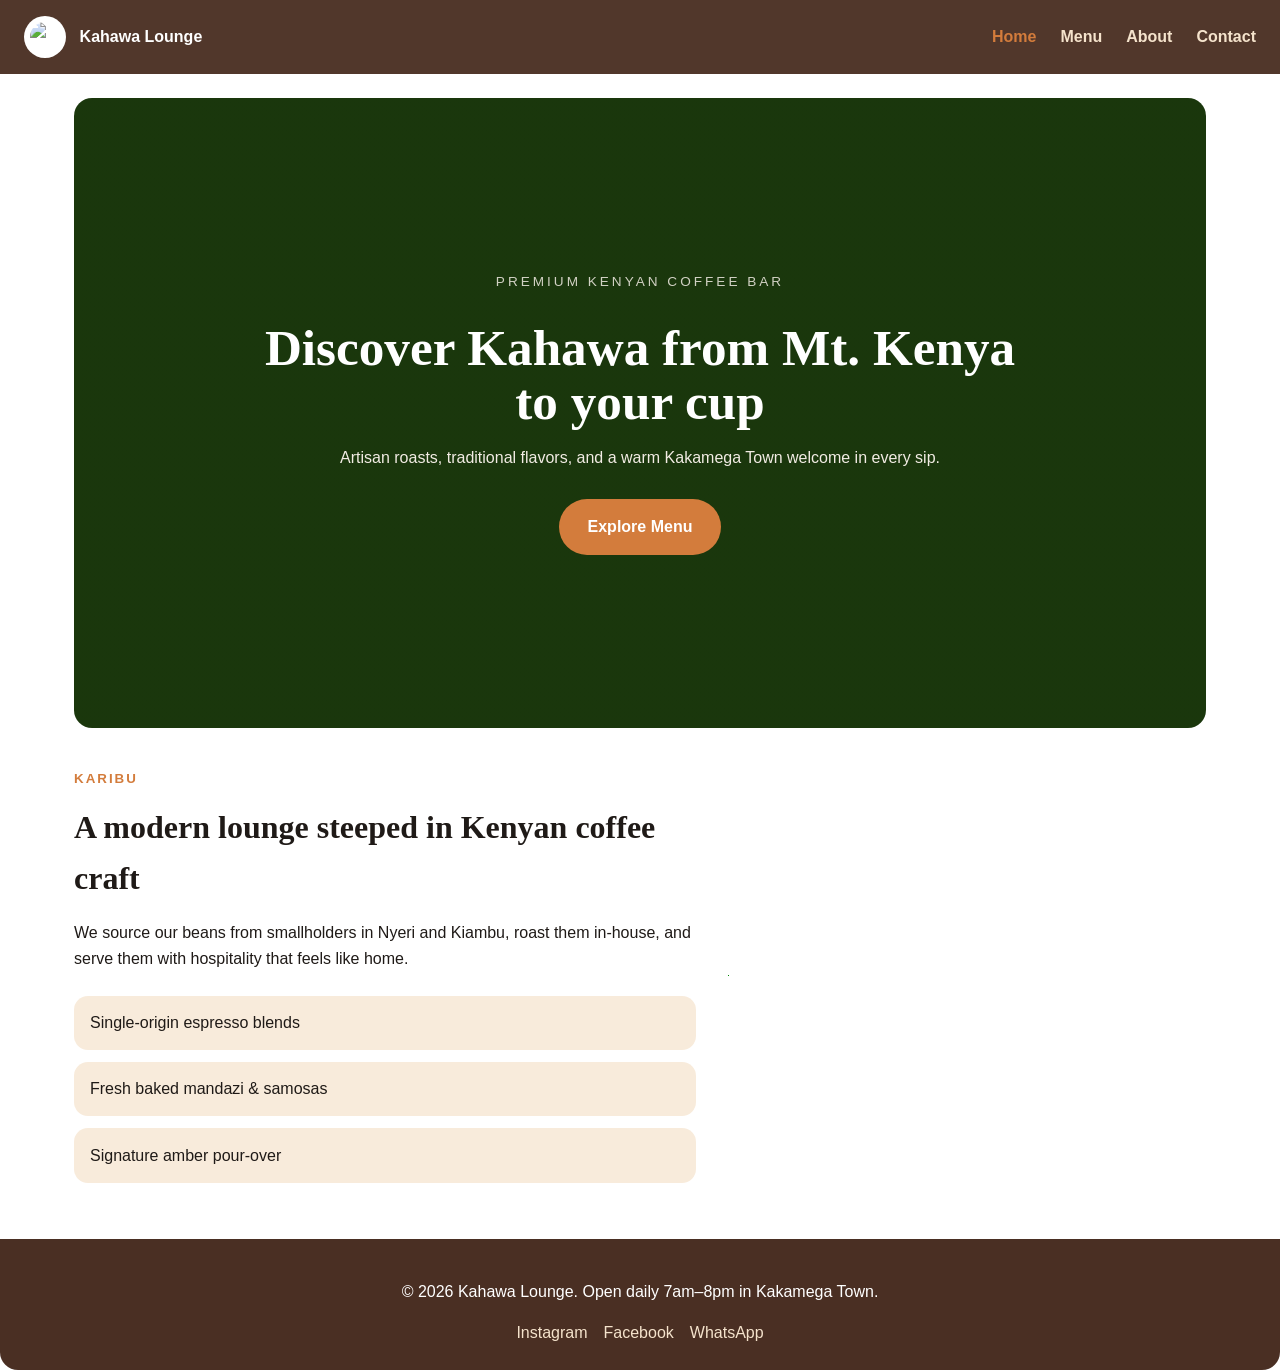
==== index.html @ 2ad553e9 "Initial Kahawa Lounge site" ====
<!DOCTYPE html>
<html lang="en">
<head>
  <meta charset="UTF-8" />
  <meta name="viewport" content="width=device-width, initial-scale=1.0" />
  <title>Kahawa Lounge | Home</title>
  <link rel="stylesheet" href="css/style.css" />
</head>
<body>
  <header class="site-header">
    <div class="brand">
      <img src="c:\Users\Admin\OneDrive\Pictures\coffee.jpeg" alt="Kahawa Lounge logo" class="logo" />
      <span>Kahawa Lounge</span>
    </div>
    <nav>
      <ul class="nav-links">
        <li><a href="index.html" class="active">Home</a></li>
        <li><a href="menu.html">Menu</a></li>
        <li><a href="about.html">About</a></li>
        <li><a href="contact.html">Contact</a></li>
      </ul>
    </nav>
  </header>

  <main>
    <section class="hero" aria-label="Hero section">
      <div class="hero-copy">
        <p class="eyebrow">Premium Kenyan Coffee Bar</p>
        <h1>Discover Kahawa from Mt. Kenya to your cup</h1>
        <p>Artisan roasts, traditional flavors, and a warm Kakamega Town welcome in every sip.</p>
        <a href="menu.html" class="button">Explore Menu</a>
      </div>
    </section>

    <section class="intro-grid">
      <div class="intro-text">
        <small>Karibu</small>
        <h2>A modern lounge steeped in Kenyan coffee craft</h2>
        <p>We source our beans from smallholders in Nyeri and Kiambu, roast them in-house, and serve them with hospitality that feels like home.</p>
        <ul class="traits-list">
          <li>Single-origin espresso blends</li>
          <li>Fresh baked mandazi & samosas</li>
          <li>Signature amber pour-over</li>
        </ul>
      </div>
      <div class="intro-image">
        <img src="images/menu-item1.jpg" alt="Interior of Kahawa Lounge with coffee and pastries" />
      </div>
    </section>
  </main>

  <footer class="site-footer">
    <p>&copy; 2026 Kahawa Lounge. Open daily 7am–8pm in Kakamega Town.</p>
    <div class="footer-links">
      <a href="#">Instagram</a>
      <a href="#">Facebook</a>
      <a href="#">WhatsApp</a>
    </div>
  </footer>
</body>
</html>
---- css/style.css ----
:root {
  --primary: #4a2f23;
  --secondary: #f5e3cc;
  --accent: #d37c3c;
  --text: #1f1a17;
  --muted: #5d524c;
  --background: #fff7f0;
  --radius: 18px;
  --max-width: 1180px;
}

* {
  box-sizing: border-box;
}

html,
body {
  margin: 0;
  font-family: Arial, sans-serif;
  color: var(--text);
  background-image: url(../../../../Pictures/coffee.jpeg);
}

body {
  line-height: 1.6;
}

img {
  max-width: 100%;
  display: block;
}

.site-header {
  position: sticky;
  top: 0;
  z-index: 10;
  display: flex;
  justify-content: space-between;
  align-items: center;
  padding: 1rem 1.5rem;
  background: rgba(74, 47, 35, 0.96);
  color: #fff;
}

.brand {
  display: flex;
  align-items: center;
  gap: 0.85rem;
  font-weight: 700;
}

.logo {
  width: 42px;
  height: 42px;
  border-radius: 50%;
  background: #fff;
  padding: 6px;
}

.nav-links {
  list-style: none;
  display: flex;
  gap: 1.5rem;
  margin: 0;
  padding: 0;
}

.nav-links a {
  color: #f5e3cc;
  text-decoration: none;
  font-weight: 600;
}

.nav-links a.active,
.nav-links a:hover {
  color: var(--accent);
}

main {
  width: min(100%, var(--max-width));
  margin: 0 auto;
  padding: 1.5rem;
}

.hero {
  min-height: 70vh;
  display: grid;
  place-items: center;
  background-image: linear-gradient(180deg, rgba(36, 24, 17, 0.72), rgba(36, 24, 17, 0.72)), url('../images/hero-bg.jpg');
  background-size: cover;
  background-position: center;
  color: #fff;
  text-align: center;
  padding: 4rem 1rem;
  border-radius: var(--radius);
}

.hero-copy {
  max-width: 760px;
}

.hero-copy .eyebrow {
  text-transform: uppercase;
  letter-spacing: 0.22em;
  font-size: 0.85rem;
  opacity: 0.85;
}

.hero-copy h1 {
  margin: 1rem 0;
  font-family: Georgia, serif;
  font-size: clamp(2.4rem, 4vw, 4rem);
  line-height: 1.05;
}

.hero-copy p {
  max-width: 620px;
  margin: 0 auto 1.8rem;
  color: #f2ece4;
}

.button {
  display: inline-block;
  background: var(--accent);
  color: #fff;
  padding: 0.95rem 1.8rem;
  border-radius: 999px;
  text-decoration: none;
  font-weight: 700;
}

.intro-grid {
  display: grid;
  grid-template-columns: 1.3fr 1fr;
  gap: 2rem;
  align-items: center;
  margin-top: 2.5rem;
}

.intro-text small,
.intro-text h2 {
  display: block;
}

.intro-text small {
  color: var(--accent);
  text-transform: uppercase;
  letter-spacing: 0.15em;
  font-weight: 700;
}

.intro-text h2 {
  margin: 0.8rem 0;
  font-family: Georgia, serif;
  font-size: clamp(2rem, 2.5vw, 3rem);
}

.intro-text p {
  max-width: 680px;
}

.traits-list {
  list-style: none;
  padding: 0;
  margin: 1.5rem 0 0;
  display: grid;
  gap: 0.75rem;
}

.traits-list li {
  padding: 0.9rem 1rem;
  border-radius: 14px;
  background: rgba(245, 227, 204, 0.7);
  color: var(--text);
}

.page-shell {
  background: #fff;
  border-radius: var(--radius);
  padding: 2rem;
  margin-top: 2rem;
}

.page-header {
  text-align: center;
  margin-bottom: 2rem;
}

.page-header h1 {
  font-family: Georgia, serif;
  margin-bottom: 0.6rem;
}

.menu-grid {
  display: grid;
  gap: 1.5rem;
}

.menu-card {
  background: #faf0e9;
  border-radius: 22px;
  padding: 1.7rem;
}

.menu-card h2 {
  font-family: Georgia, serif;
  margin-bottom: 1.2rem;
}

.menu-item {
  display: flex;
  justify-content: space-between;
  align-items: center;
  padding: 0.85rem 0;
  border-bottom: 1px dashed rgba(74, 47, 35, 0.24);
}

.menu-item:last-child {
  border-bottom: none;
}

.story-block {
  max-width: 800px;
  margin: 0 auto;
  padding: 2.5rem 1rem;
  line-height: 1.9;
}

.story-block h1 {
  font-family: Georgia, serif;
  text-align: center;
  margin-bottom: 1.5rem;
}

.contact-grid {
  display: grid;
  gap: 2rem;
  grid-template-columns: 1fr 1.1fr;
}

.contact-info,
.contact-form-block {
  background: #fff6ef;
  border-radius: var(--radius);
  padding: 2rem;
}

.contact-info h1,
.contact-form-block h2 {
  font-family: Georgia, serif;
  margin-top: 0;
}

.contact-info p,
.contact-form-block label {
  color: var(--muted);
}

.contact-form-block form {
  display: grid;
  gap: 1rem;
}

.contact-form-block input,
.contact-form-block textarea {
  width: 100%;
  padding: 0.95rem 1rem;
  border: 1px solid rgba(74, 47, 35, 0.18);
  border-radius: 14px;
  font: inherit;
}

.contact-form-block button {
  width: fit-content;
}

.site-footer {
  text-align: center;
  padding: 1.5rem;
  margin-top: 2rem;
  color: #fff;
  background: var(--primary);
  border-radius: 0 0 var(--radius) var(--radius);
}

.footer-links {
  display: flex;
  justify-content: center;
  gap: 1rem;
  flex-wrap: wrap;
  margin-top: 0.85rem;
}

.footer-links a {
  color: #f5e3cc;
  text-decoration: none;
}

@media (max-width: 900px) {
  .intro-grid,
  .contact-grid {
    grid-template-columns: 1fr;
  }
}

@media (max-width: 680px) {
  .site-header {
    flex-direction: column;
    align-items: flex-start;
    gap: 1rem;
  }

  .nav-links {
    flex-wrap: wrap;
  }
}
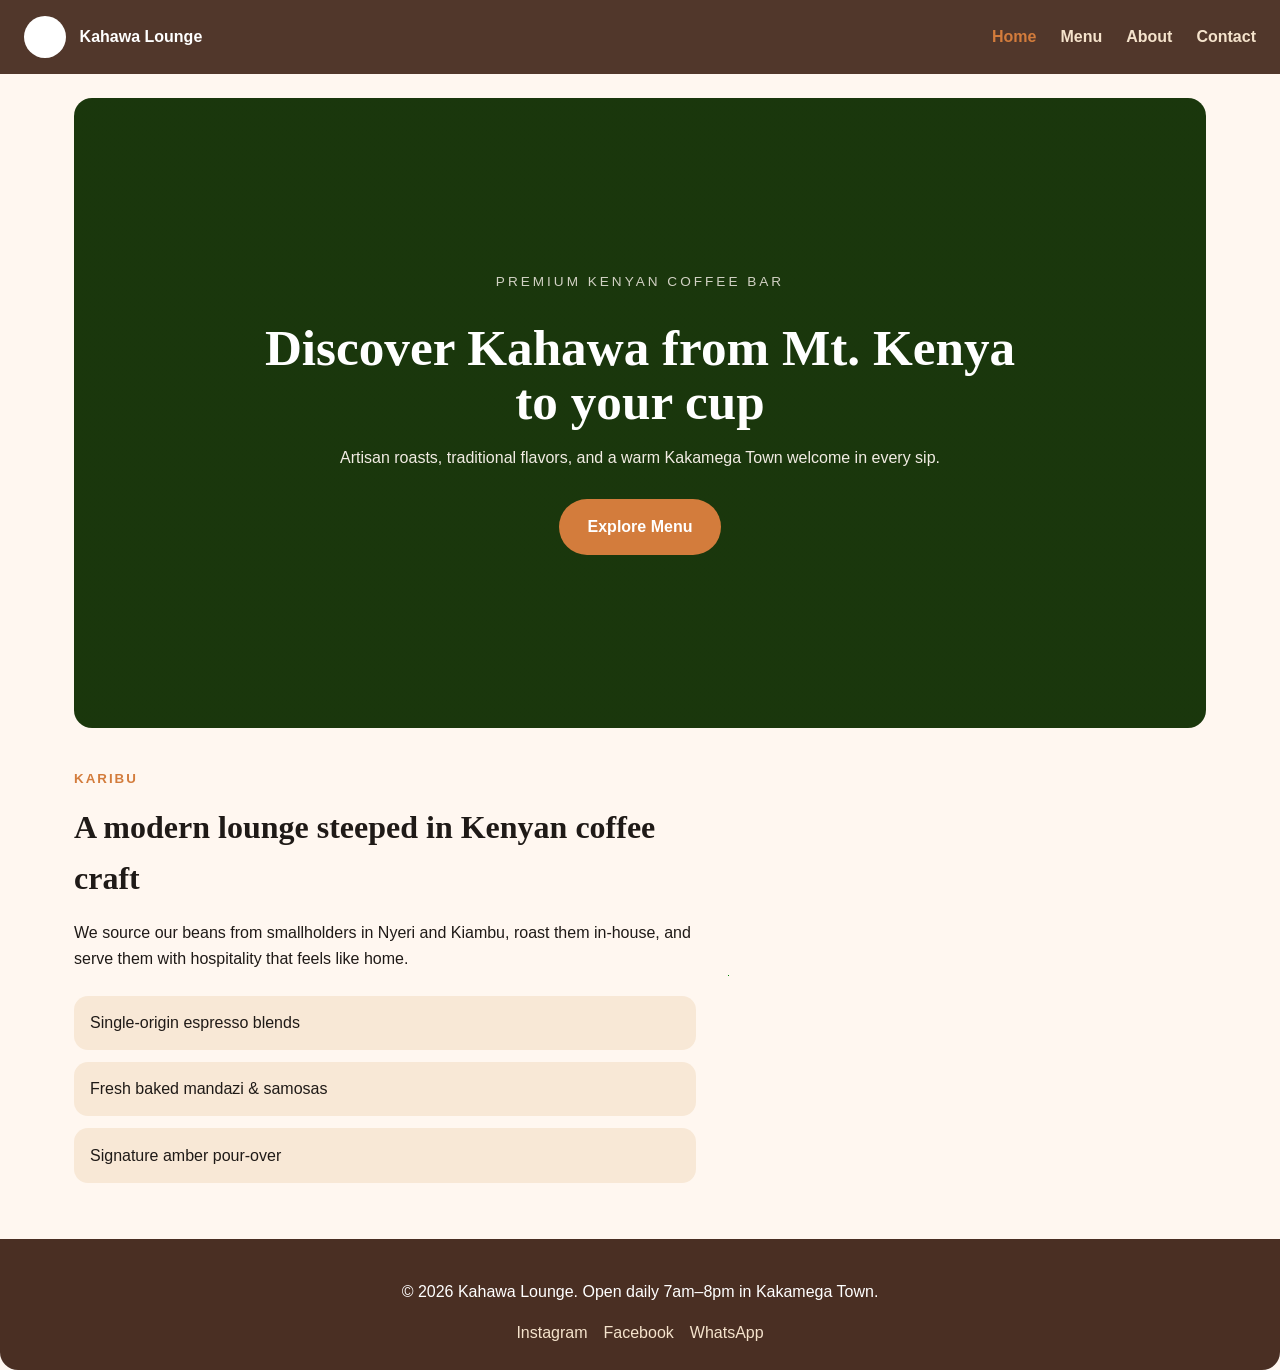
==== commit 171b89f7: "Fix asset paths for logo and background; update GitHub" ====
--- a/index.html
+++ b/index.html
@@ -9,7 +9,7 @@
 <body>
   <header class="site-header">
     <div class="brand">
-      <img src="c:\Users\Admin\OneDrive\Pictures\coffee.jpeg" alt="Kahawa Lounge logo" class="logo" />
+      <img src="images/logo.png" alt="Kahawa Lounge logo" class="logo" />
       <span>Kahawa Lounge</span>
     </div>
     <nav>
--- a/css/style.css
+++ b/css/style.css
@@ -18,7 +18,7 @@
   margin: 0;
   font-family: Arial, sans-serif;
   color: var(--text);
-  background-image: url(../../../../Pictures/coffee.jpeg);
+  background: var(--background);
 }
 
 body {
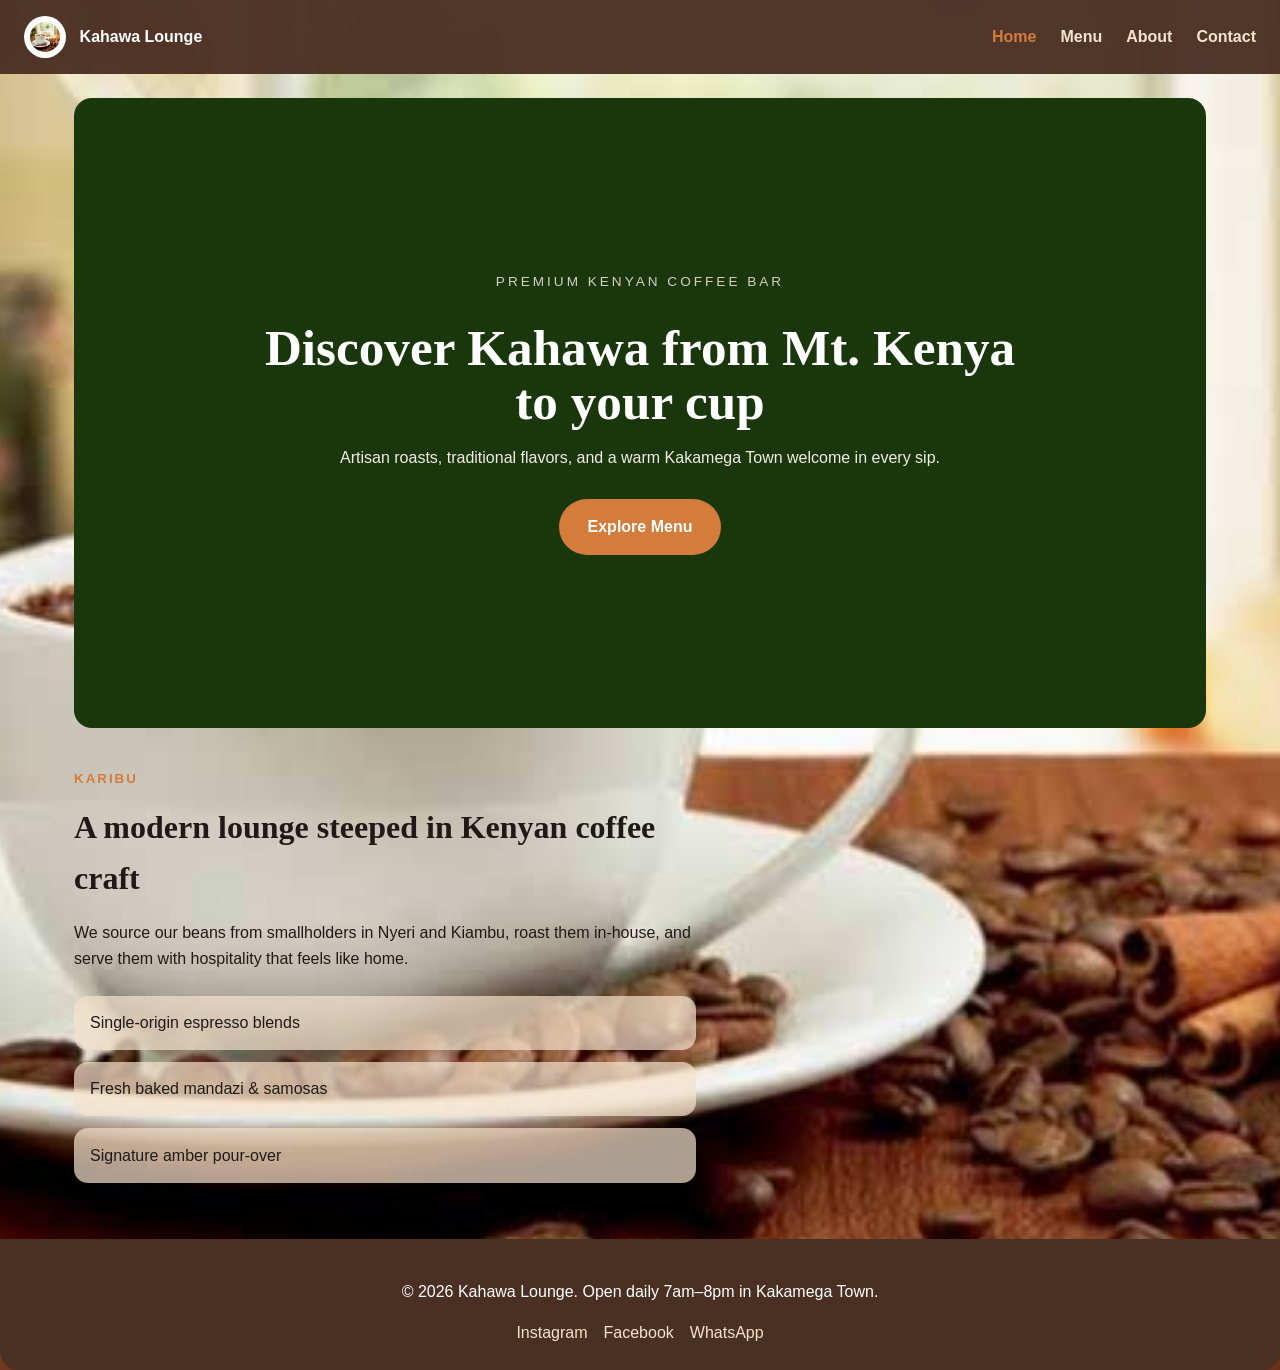
==== commit 8d1f866d: "Update background and logo assets; push latest site changes" ====
--- a/index.html
+++ b/index.html
@@ -9,7 +9,7 @@
 <body>
   <header class="site-header">
     <div class="brand">
-      <img src="images/logo.png" alt="Kahawa Lounge logo" class="logo" />
+      <img src="images/image.png" alt="Kahawa Lounge image" class="logo" />
       <span>Kahawa Lounge</span>
     </div>
     <nav>
--- a/css/style.css
+++ b/css/style.css
@@ -18,7 +18,9 @@
   margin: 0;
   font-family: Arial, sans-serif;
   color: var(--text);
-  background: var(--background);
+  background-image: url('../images/image.png');
+  background-size: cover;
+  background-position: center;
 }
 
 body {
@@ -86,9 +88,8 @@
   min-height: 70vh;
   display: grid;
   place-items: center;
-  background-image: linear-gradient(180deg, rgba(36, 24, 17, 0.72), rgba(36, 24, 17, 0.72)), url('../images/hero-bg.jpg');
-  background-size: cover;
-  background-position: center;
+  background: linear-gradient(180deg, rgba(36, 24, 17, 0.72), rgba(36, 24, 17, 0.72)), url('../images/hero-bg.jpg') center/cover no-repeat;
+  background-color: var(--primary);
   color: #fff;
   text-align: center;
   padding: 4rem 1rem;
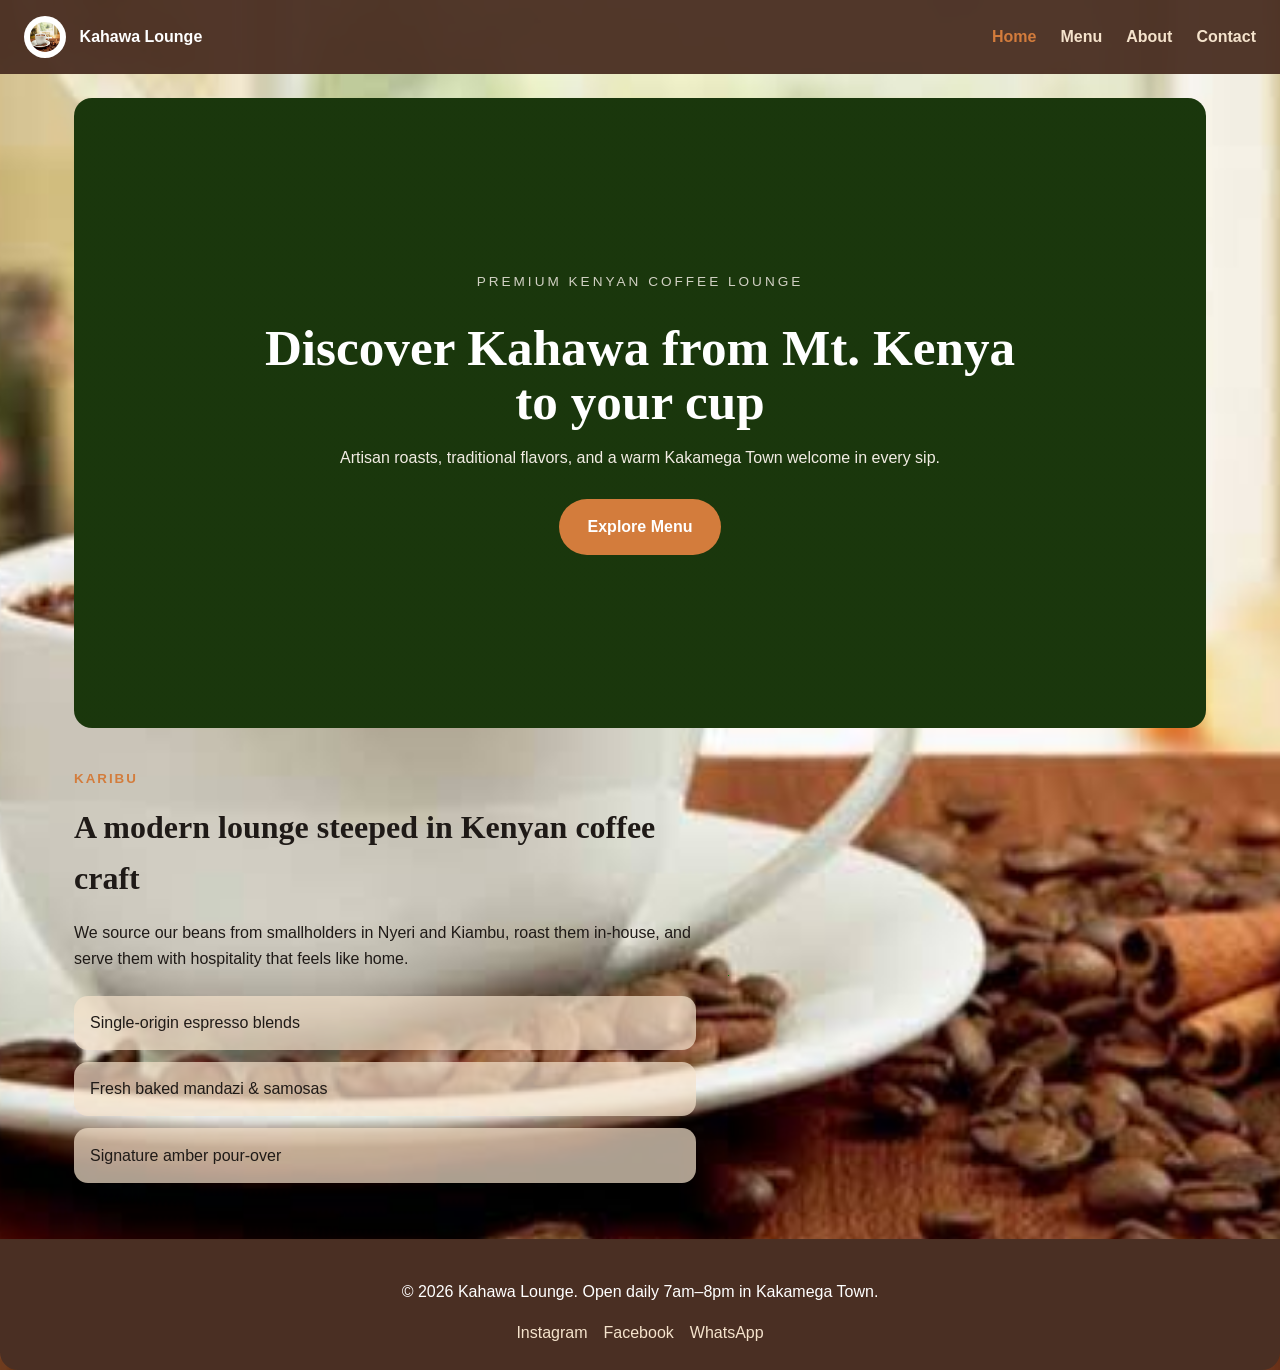
==== commit 2daea897: "Update index.html" ====
--- a/index.html
+++ b/index.html
@@ -25,7 +25,7 @@
   <main>
     <section class="hero" aria-label="Hero section">
       <div class="hero-copy">
-        <p class="eyebrow">Premium Kenyan Coffee Bar</p>
+        <p class="eyebrow">Premium Kenyan Coffee Lounge</p>
         <h1>Discover Kahawa from Mt. Kenya to your cup</h1>
         <p>Artisan roasts, traditional flavors, and a warm Kakamega Town welcome in every sip.</p>
         <a href="menu.html" class="button">Explore Menu</a>
